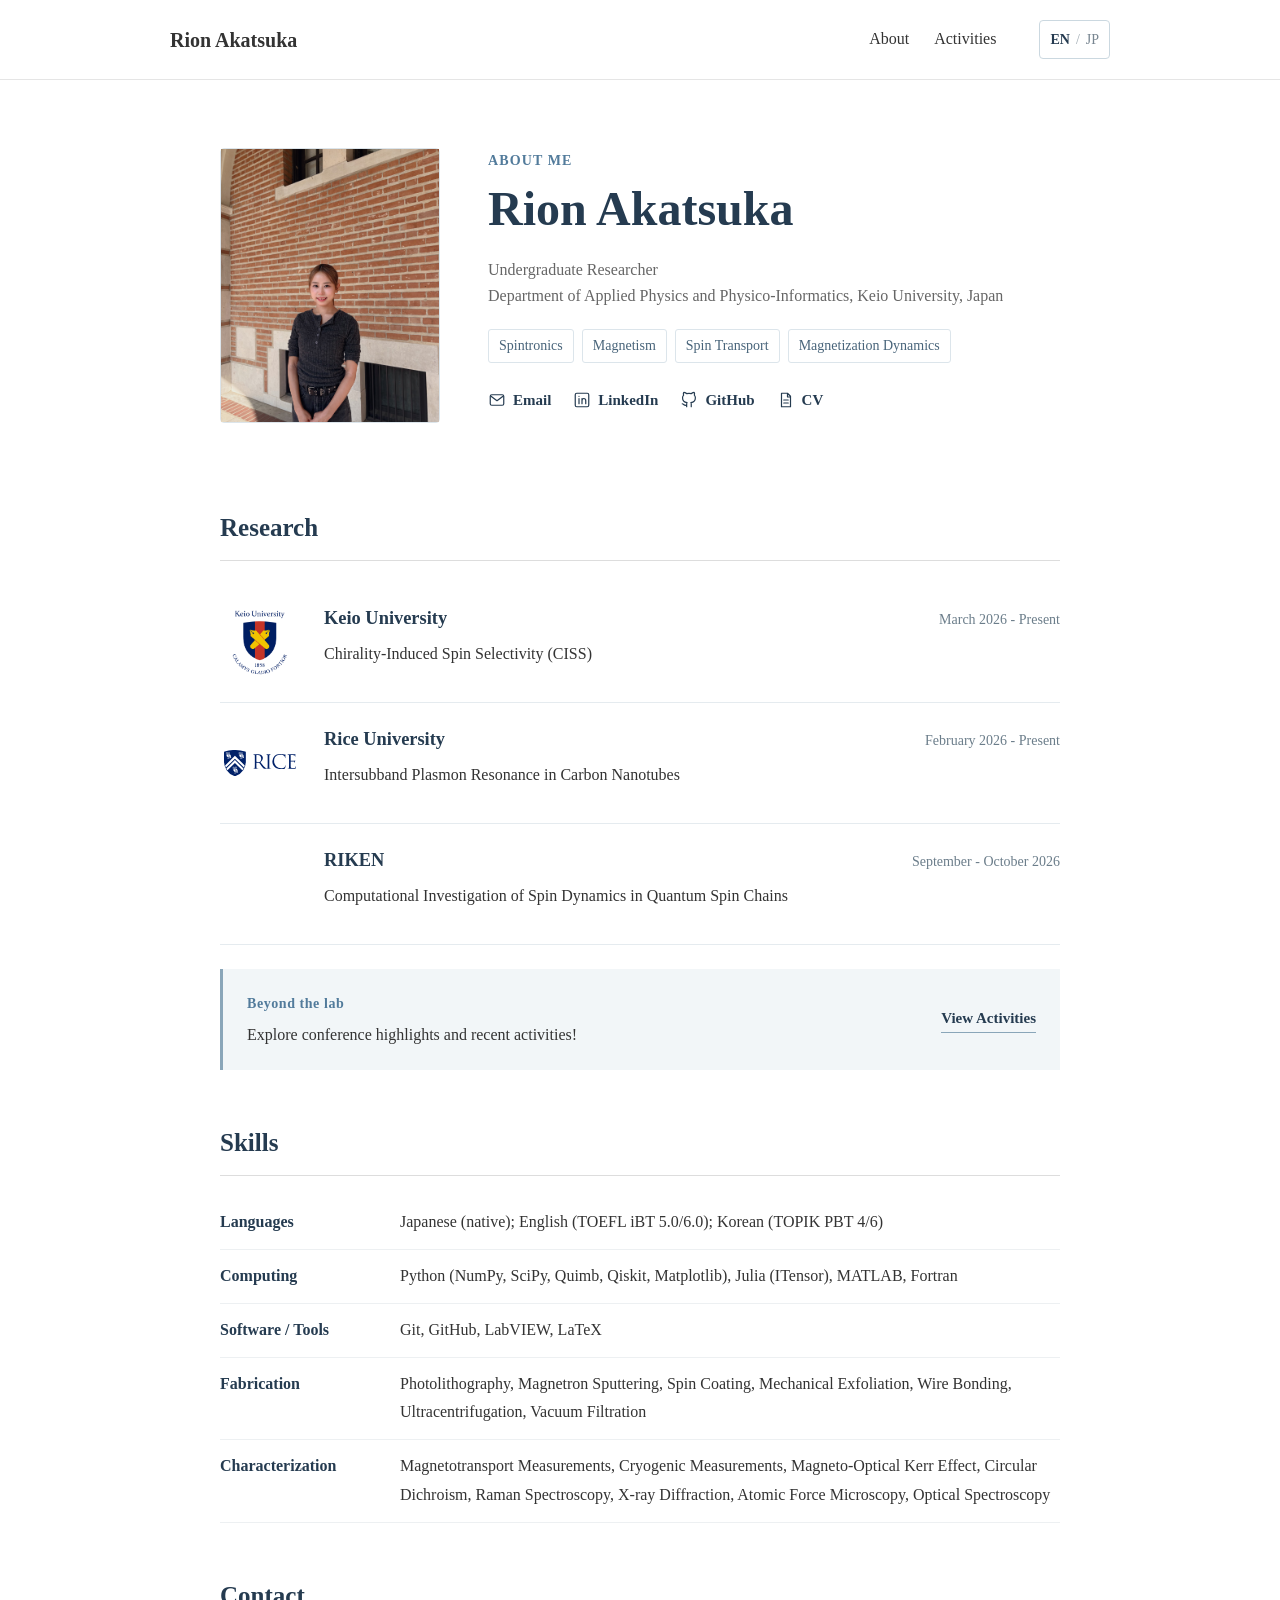
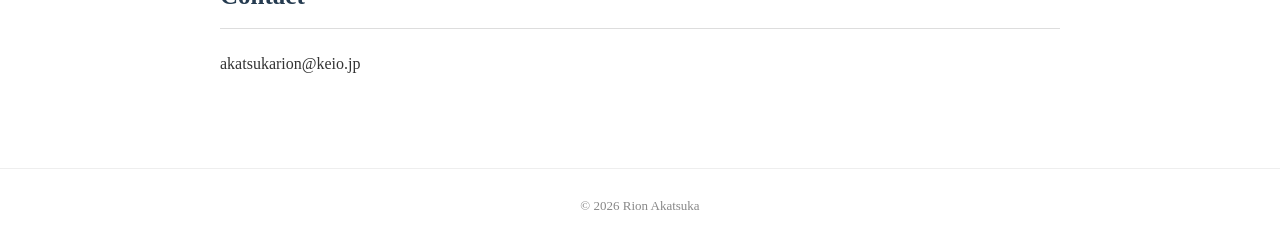
==== index.html @ 55a71810 "initial commit" ====
<!DOCTYPE html>
<html lang="en">
<head>
    <meta charset="UTF-8">
    <meta name="viewport" content="width=device-width, initial-scale=1.0">
    <title>Rion Akatsuka</title>
    <link rel="stylesheet" href="style.css">
</head>

<body>
    <header>
        <nav>
            <a class="site-name" href="#">Rion Akatsuka</a>
            <div class="nav-links">
                <a href="#about" data-en="About" data-ja="プロフィール">About</a>
                <a href="updates.html" data-en="Activities" data-ja="活動記録">Activities</a>
                <div class="language-switch" aria-label="Language">
                    <button type="button" data-language="en" aria-pressed="true">EN</button><span aria-hidden="true">/</span><button type="button" data-language="ja" aria-pressed="false">JP</button>
                </div>
            </div>
        </nav>
    </header>

    <main>
        <section id="about">
            <div class="profile">
                <div class="profile-photo"><img src="images/profile.jpg" alt="Rion Akatsuka"></div>
                <div class="profile-text">
                    <p class="eyebrow" data-en="About Me" data-ja="プロフィール">About Me</p>
                    <h1 data-en="Rion Akatsuka" data-ja="赤塚 莉音">Rion Akatsuka</h1>
                    <p class="affiliation"><span data-en="Undergraduate Researcher" data-ja="学部研究生">Undergraduate Researcher</span><br><span data-en="Department of Applied Physics and Physico-Informatics, Keio University, Japan" data-ja="物理情報工学科, 慶應義塾大学">Department of Applied Physics and Physico-Informatics, Keio University, Japan</span></p>
                    <div class="interests" aria-label="Research interests">
                        <span data-en="Spintronics" data-ja="スピントロニクス">Spintronics</span><span data-en="Magnetism" data-ja="磁性">Magnetism</span><span data-en="Spin Transport" data-ja="スピン輸送">Spin Transport</span><span data-en="Magnetization Dynamics" data-ja="磁化ダイナミクス">Magnetization Dynamics</span>
                    </div>
                    <!-- Replace the placeholder URLs with your own links. -->
                    <div class="profile-links" aria-label="Profile links">
                        <a href="mailto:akatsukarion@keio.jp"><svg viewBox="0 0 24 24" aria-hidden="true"><rect x="3" y="5" width="18" height="14" rx="2"/><path d="m4 7 8 6 8-6"/></svg>Email</a>
                        <a href="https://www.linkedin.com/in/rion-akatsuka-a8742035b/"><svg viewBox="0 0 24 24" aria-hidden="true"><rect x="3" y="3" width="18" height="18" rx="2"/><path d="M8 10v7m0-10v.1M12 17v-7m0 3c0-4 5-4 5 0v4"/></svg>LinkedIn</a>
                        <a href="https://github.com/yeonri0"><svg viewBox="0 0 24 24" aria-hidden="true"><path d="M9 19c-4 1-4-2-6-2m12 4v-3.5c0-1 .1-1.5-.5-2 3-.3 6-1.5 6-6.5a5 5 0 0 0-1.4-3.5 4.6 4.6 0 0 0-.1-3.5S18 1.7 15 3.5a12 12 0 0 0-6 0C6 1.7 4.9 2 4.9 2a4.6 4.6 0 0 0-.1 3.5A5 5 0 0 0 3.4 9c0 5 3 6.2 6 6.5-.5.5-.5 1.1-.5 2V21"/></svg>GitHub</a>
                        <a href="files/cv.pdf"><svg viewBox="0 0 24 24" aria-hidden="true"><path d="M6 3h8l4 4v14H6zM14 3v5h4M9 12h6M9 16h6"/></svg>CV</a>
                    </div>
                </div>
            </div>
        </section>

        <section id="research">
            <h2 data-en="Research" data-ja="研究">Research</h2>
            <div class="research-list">
                <article class="research-item">
                    <div class="research-logo"><img src="images/keio2.png" alt="Keio University"></div>
                    <div class="research-details">
                    <div class="research-heading"><h3 data-en="Keio University" data-ja="慶應義塾大学">Keio University</h3><span class="research-period" data-en="March 2026 - Present" data-ja="2026年3月 - 現在">March 2026 - Present</span></div>
                    <p data-en="Chirality-Induced Spin Selectivity (CISS)" data-ja="キラリティ誘起スピン選択性（CISS）">Chirality-Induced Spin Selectivity (CISS)</p>
                    </div>
                </article>
                <article class="research-item">
                    <div class="research-logo"><img src="images/rice.svg" alt="Rice University"></div>
                    <div class="research-details">
                    <div class="research-heading"><h3 data-en="Rice University" data-ja="ライス大学">Rice University</h3><span class="research-period" data-en="February 2026 - Present" data-ja="2026年2月 - 現在">February 2026 - Present</span></div>
                    <p data-en="Intersubband Plasmon Resonance in Carbon Nanotubes" data-ja="カーボンナノチューブにおけるサブバンド間プラズモン共鳴">Intersubband Plasmon Resonance in Carbon Nanotubes</p>
                    </div>
                </article>
                <article class="research-item">
                    <!-- 理研のロゴ使うには申請が必要らしい。 -->
                    <div class="research-logo" aria-hidden="true"><span></span></div>
                    <div class="research-details">
                    <div class="research-heading"><h3>RIKEN</h3><span class="research-period" data-en="September - October 2026" data-ja="2026年9月 - 10月">September - October 2026</span></div>
                    <p data-en="Computational Investigation of Spin Dynamics in Quantum Spin Chains" data-ja="量子スピン鎖におけるスピンダイナミクスの計算研究">Computational Investigation of Spin Dynamics in Quantum Spin Chains</p>
                    </div>
                </article>
            </div>
            <div class="research-activities">
                <div><span class="research-activities-label" data-en="Beyond the lab" data-ja="研究活動の記録">Beyond the lab</span><p data-en="Explore conference highlights and recent activities!" data-ja="学会や最近の活動を紹介しています!">Explore conference highlights and recent activities!</p></div>
                <a href="updates.html" data-en="View Activities" data-ja="活動記録を見る">View Activities</a>
            </div>
        </section>

        <section id="skills">
            <h2 data-en="Skills" data-ja="スキル">Skills</h2>
            <dl class="skills-list">
                <div><dt data-en="Languages" data-ja="言語">Languages</dt><dd data-en="Japanese (native); English (TOEFL iBT 5.0/6.0); Korean (TOPIK PBT 4/6)" data-ja="日本語（母語）、英語（English (TOEFL iBT 5.0/6.0)、韓国語（TOPIK PBT 4/6）">Japanese (native); English (TOEFL iBT 5.0/6.0); Korean (TOPIK PBT 4/6)</dd></div>
                <div><dt data-en="Computing" data-ja="プログラミング">Computing</dt><dd>Python (NumPy, SciPy, Quimb, Qiskit, Matplotlib), Julia (ITensor), MATLAB, Fortran</dd></div>
                <div><dt data-en="Software / Tools" data-ja="ソフトウェア・ツール">Software / Tools</dt><dd>Git, GitHub, LabVIEW, LaTeX</dd></div>
                <div><dt data-en="Fabrication" data-ja="試料作製">Fabrication</dt><dd data-en="Photolithography, Magnetron Sputtering, Spin Coating, Mechanical Exfoliation, Wire Bonding, Ultracentrifugation, Vacuum Filtration" data-ja="フォトリソグラフィー、マグネトロンスパッタリング、スピンコート、機械的剥離、ワイヤーボンディング、超遠心分離、真空ろ過">Photolithography, Magnetron Sputtering, Spin Coating, Mechanical Exfoliation, Wire Bonding, Ultracentrifugation, Vacuum Filtration</dd></div>
                <div><dt data-en="Characterization" data-ja="評価・測定">Characterization</dt><dd data-en="Magnetotransport Measurements, Cryogenic Measurements, Magneto-Optical Kerr Effect, Circular Dichroism, Raman Spectroscopy, X-ray Diffraction, Atomic Force Microscopy, Optical Spectroscopy" data-ja="磁気輸送測定、低温測定、磁気光学カー効果、円二色性、ラマン分光、X線回折、原子間力顕微鏡、光学分光">Magnetotransport Measurements, Cryogenic Measurements, Magneto-Optical Kerr Effect, Circular Dichroism, Raman Spectroscopy, X-ray Diffraction, Atomic Force Microscopy, Optical Spectroscopy</dd></div>
            </dl>
        </section>

        <section id="contact">
            <h2 data-en="Contact" data-ja="連絡先">Contact</h2>
            <p data-en="akatsukarion@keio.jp" data-ja="akatsukarion@keio.jp">akatsukarion@keio.jp</p>
        </section>
    </main>

    <footer>
        &copy; 2026 Rion Akatsuka
    </footer>
    <script>
        const languageButtons = document.querySelectorAll('[data-language]');
        function setLanguage(language) {
            document.documentElement.lang = language;
            document.querySelectorAll('[data-en][data-ja]').forEach(element => {
                element.textContent = element.dataset[language];
            });
            languageButtons.forEach(button => {
                button.setAttribute('aria-pressed', String(button.dataset.language === language));
            });
        }
        languageButtons.forEach(button => button.addEventListener('click', () => setLanguage(button.dataset.language)));
    </script>
</body>
</html>
---- style.css ----
/* Global settings */
* {
    box-sizing: border-box;
}

html {
    scroll-behavior: smooth;
}

body {
    margin: 0;
    font-family: Georgia, "Times New Roman", "Hiragino Mincho ProN", "Yu Mincho", serif;
    color: #333333;
    background-color: #ffffff;
    line-height: 1.8;
}

/* Navigation */
header {
    border-bottom: 1px solid #e5e5e5;
    background-color: #ffffff;
}

nav {
    max-width: 1000px;
    margin: 0 auto;
    padding: 20px 30px;
    display: flex;
    justify-content: space-between;
    align-items: center;
}

nav a {
    color: #333333;
    text-decoration: none;
}

.site-name {
    font-size: 20px;
    font-weight: bold;
}

.nav-links {
    display: flex;
    align-items: center;
    gap: 25px;
}

a:hover {
    color: #527b9b;
}

/* Main content */
main {
    max-width: 900px;
    margin: 0 auto;
    padding: 40px 30px;
}

section {
    margin-bottom: 50px;
}

h1 {
    font-size: 36px;
    margin-bottom: 10px;
}

h2 {
    font-size: 25px;
    color: #253b50;
    border-bottom: 1px solid #dddddd;
    padding-bottom: 10px;
}

h3 {
    font-size: 18px;
    margin-bottom: 0;
}

.affiliation {
    color: #666666;
}

/* Footer */
footer {
    text-align: center;
    padding: 25px;
    border-top: 1px solid #eeeeee;
    color: #888888;
    font-size: 13px;
}

/* Mobile layout */
@media (max-width: 600px) {
    nav {
        flex-direction: column;
        gap: 15px;
    }

    .nav-links {
        flex-wrap: wrap;
        justify-content: center;
        gap: 15px;
    }

    main {
        padding: 20px;
    }
}

/* Profile */
.profile {
    display: grid;
    grid-template-columns: 220px minmax(0, 1fr);
    align-items: start;
    gap: 48px;
    padding: 28px 0 32px;
}
.profile-photo {
    width: 100%;
    aspect-ratio: 4 / 5;
    display: flex;
    flex-direction: column;
    align-items: center;
    justify-content: center;
    gap: 14px;
    color: #708697;
    background: #edf2f5;
    border: 1px solid #dce5eb;
    border-radius: 4px;
    font-size: 14px;
}
.profile-photo svg { width: 76px; fill: none; stroke: currentColor; stroke-width: 1.5; }
.profile-photo img { width: 100%; height: 100%; object-fit: cover; }
.eyebrow { margin: 0 0 8px; color: #527b9b; font-size: 14px; font-weight: 700; letter-spacing: .08em; text-transform: uppercase; }
.profile h1 { margin: 0 0 20px; color: #253b50; font-family: Georgia, 'Times New Roman', serif; font-size: clamp(2.2rem, 5vw, 3rem); line-height: 1.15; }
.name-ja { margin: 6px 0 20px; color: #697681; }
.profile .affiliation { margin: 0 0 20px; line-height: 1.65; }
.profile-intro { margin: 0 0 18px; }
.interests { display: flex; flex-wrap: wrap; gap: 8px; }
.interests span { padding: 3px 10px; border: 1px solid #dce5eb; border-radius: 3px; color: #48647a; font-size: 14px; }
.profile-links { display: flex; flex-wrap: wrap; gap: 12px 22px; margin-top: 24px; }
.profile-links a { display: inline-flex; align-items: center; gap: 7px; color: #253b50; font-size: 15px; font-weight: 600; text-decoration: none; }
.profile-links a:hover { color: #527b9b; text-decoration: underline; }
.profile-links a:focus-visible { outline: 2px solid #527b9b; outline-offset: 4px; }
.profile-links svg { width: 18px; height: 18px; fill: none; stroke: currentColor; stroke-width: 1.6; stroke-linecap: round; stroke-linejoin: round; }
@media (max-width: 600px) {
    .profile { grid-template-columns: 1fr; gap: 24px; padding: 12px 0 16px; }
    .profile-photo { width: min(180px, 55%); }
}

/* Language selection */
.language-switch { display: inline-flex; align-items: center; gap: 6px; margin-left: 18px; padding: 2px 10px; border: 1px solid #cbd8e0; border-radius: 4px; color: #a0abb3; font-size: 14px; }
.language-switch button { padding: 4px 0; border: 0; background: none; color: #778590; font: inherit; cursor: pointer; }
.language-switch button[aria-pressed="true"] { color: #253b50; font-weight: bold; }
.language-switch button:hover { color: #527b9b; }
.language-switch button:focus-visible { outline: 2px solid #527b9b; outline-offset: 3px; }
@media (max-width: 600px) {
    nav { position: relative; align-items: flex-start; padding-top: 20px; }
    .nav-links { justify-content: flex-start; padding-right: 0; }
    .language-switch { position: absolute; top: 18px; right: 30px; margin-left: 0; }
}

/* Updates */
.nav-links a[aria-current="page"] { color: #253b50; border-bottom: 1px solid #527b9b; }
.updates-page h1 { margin: 0; color: #253b50; font-size: clamp(2.2rem, 5vw, 3rem); line-height: 1.2; }
.updates-intro { margin: 14px 0 32px; color: #666; }
.updates-list { display: grid; gap: 20px; }
.updates-empty { padding: 30px 0; color: #697681; }
.update-post { padding: 28px 30px; border: 1px solid #dce5eb; border-radius: 5px; background: #fff; }
.update-post time, .update-date { color: #697681; font-size: 14px; letter-spacing: .03em; }
.update-post h2 { margin: 8px 0 12px; padding: 0; border: 0; font-size: 1.4rem; }
.update-post p { margin: 0; white-space: pre-line; }
.update-post img { display: block; max-width: 100%; max-height: 500px; margin-top: 20px; border-radius: 4px; object-fit: cover; }

/* Skills */
.skills-list { margin: 0; }
.skills-list > div { display: grid; grid-template-columns: 160px minmax(0, 1fr); gap: 20px; padding: 12px 0; border-bottom: 1px solid #edf0f2; }
.skills-list dt { color: #253b50; font-weight: bold; }
.skills-list dd { margin: 0; }
@media (max-width: 600px) {
    .skills-list > div { grid-template-columns: 1fr; gap: 2px; }
}

/* Research */
.research-item { padding: 20px 0; border-bottom: 1px solid #e5ebef; }
.research-heading { display: flex; align-items: baseline; justify-content: space-between; flex-wrap: wrap; gap: 4px 20px; }
.research-heading h3 { margin: 0; color: #253b50; font-size: 1.15rem; }
.research-period { color: #6b7d8a; font-size: 14px; }
.research-item p { margin: 5px 0 0; }
.research-activities { display: flex; align-items: center; justify-content: space-between; flex-wrap: wrap; gap: 16px 24px; margin-top: 24px; padding: 20px 24px; background: #f2f6f8; border-left: 3px solid #8aa6b9; }
.research-activities-label { color: #527b9b; font-size: 14px; font-weight: bold; letter-spacing: .04em; }
.research-activities p { margin: 3px 0 0; }
.research-activities a { color: #253b50; font-size: 15px; font-weight: bold; text-decoration: none; border-bottom: 1px solid #8aa6b9; }
.research-activities a:hover { color: #527b9b; }
.research-activities a:focus-visible { outline: 2px solid #527b9b; outline-offset: 4px; }
@media (max-width: 600px) { .research-heading { align-items: flex-start; flex-direction: column; gap: 0; } }

.research-item .research-meta { margin-top: 6px; color: #6b7d8a; font-size: 14px; }

@media (max-width: 600px) { .update-post { padding: 22px 20px; } }

/* Institution logo placeholders */
.research-item { display: grid; grid-template-columns: 80px minmax(0, 1fr); align-items: start; gap: 24px; }
.research-logo { width: 80px; height: 80px; display: flex; align-items: center; justify-content: center; color: #8294a0; font-size: 14px; }
.research-logo img { display: block; width: 100%; height: 100%; object-fit: contain; padding: 4px; }
@media (max-width: 600px) { .research-item { grid-template-columns: 60px minmax(0, 1fr); gap: 16px; } .research-logo { width: 60px; height: 60px; } }

/* Activity post details */
.update-post .activity-topic { margin: 0 0 16px; color: #527b9b; font-weight: bold; }
.update-post .activity-links { display: flex; flex-wrap: wrap; gap: 12px 24px; margin-top: 20px; }
.activity-links a { color: #253b50; text-decoration-color: #a8bdca; text-underline-offset: 4px; }
.activity-links a:hover { color: #527b9b; }

/* Landscape photos for activity posts */
.update-post .activity-photo, .activity-photo-placeholder { display: block; width: 100%; aspect-ratio: 16 / 9; max-height: none; margin-top: 24px; border-radius: 4px; }
.update-post .activity-photo { object-fit: cover; }
.activity-photo-placeholder { display: flex; align-items: center; justify-content: center; background: #edf2f5; color: #708697; font-size: 14px; }

/* Side-by-side activity photo and text */
.activity-content { display: grid; grid-template-columns: minmax(0, 240px) minmax(0, 1fr); gap: 24px; align-items: start; }
.activity-media .activity-photo, .activity-media .activity-photo-placeholder { margin-top: 0; }
@media (max-width: 600px) { .activity-content { grid-template-columns: 1fr; gap: 18px; } .activity-media { max-width: 360px; width: 100%; } }

/* Two activity photos */
.activity-media { display: grid; gap: 10px; }
@media (max-width: 600px) { .activity-media { grid-template-columns: repeat(2, minmax(0, 1fr)); max-width: none; } }

/* Preserve the original proportions of activity photos. */
.update-post .activity-photo { height: auto; aspect-ratio: auto; }

/* Activity categories */
.activity-meta { display: flex; align-items: center; justify-content: space-between; flex-wrap: wrap; gap: 8px 16px; }
.activity-category { padding: 2px 10px; border: 1px solid currentColor; border-radius: 3px; color: #657582; font-size: 13px; line-height: 1.6; }
.activity-rice { border-left: 4px solid #00205b; }
.activity-rice .activity-category { color: #00205b; }
.activity-keio { border-left: 4px solid #a35462; }
.activity-keio .activity-category { color: #a35462; }
.activity-riken { border-left: 4px solid #588473; }
.activity-riken .activity-category { color: #588473; }
.activity-personal .activity-category { color: #667781; }

/* Activity timeline */
.updates-list { position: relative; padding-left: 36px; }
.updates-list::before { content: ""; position: absolute; left: 7px; top: 32px; bottom: 32px; width: 2px; background: #d8e2e8; }
.update-post { position: relative; }
.update-post::before { content: ""; position: absolute; top: 32px; left: -36px; width: 12px; height: 12px; border: 3px solid #fff; border-radius: 50%; background: #8799a5; box-shadow: 0 0 0 1px #b8c9d3; }
.update-post.activity-rice::before { background: #00205b; }
.update-post.activity-keio::before { background: #a35462; }
.update-post.activity-riken::before { background: #588473; }
.update-post .update-date { color: #253b50; font-size: 1rem; font-weight: bold; letter-spacing: .02em; }
@media (max-width: 600px) {
    .updates-list { padding-left: 25px; }
    .updates-list::before { left: 6px; top: 26px; bottom: 26px; }
    .update-post::before { top: 26px; left: -26px; width: 12px; height: 12px; }
}

/* Align markers with the timeline across different card borders. */
.updates-list::before { left: 8px; }
.update-post::before { left: -34px; }
.update-post.activity-rice::before, .update-post.activity-keio::before, .update-post.activity-riken::before { left: -37px; }
@media (max-width: 600px) {
    .updates-list::before { left: 7px; }
    .update-post::before { left: -24px; }
    .update-post.activity-rice::before, .update-post.activity-keio::before, .update-post.activity-riken::before { left: -27px; }
}

/* Stronger timeline with a shared center for every marker. */
.updates-list { padding-left: 48px; }
.updates-list::before { left: 10px; top: 20px; bottom: 20px; width: 4px; border-radius: 2px; background: #8ca5b5; }
.update-post::before { left: -37px; top: 29px; width: 18px; height: 18px; transform: translateX(-50%); border: 3px solid #fff; box-shadow: 0 0 0 2px #8ca5b5; }
.update-post.activity-rice::before, .update-post.activity-keio::before, .update-post.activity-riken::before { left: -40px; }
.update-post .update-date { font-size: 1.08rem; color: #253b50; }
@media (max-width: 600px) {
    .updates-list { padding-left: 34px; }
    .updates-list::before { left: 7px; top: 20px; bottom: 20px; }
    .update-post::before { left: -26px; top: 24px; }
    .update-post.activity-rice::before, .update-post.activity-keio::before, .update-post.activity-riken::before { left: -29px; }
}

/* Refine the timeline line and markers. */
.updates-list::before { left: 11px; width: 2px; background: #46535c; }
.update-post::before { width: 12px; height: 12px; border: 2px solid #fff; box-shadow: 0 0 0 1px #46535c; }
@media (max-width: 600px) { .updates-list::before { left: 8px; } }

/* Year label above the activity timeline. */
.timeline-year { color: #253b50; font-size: 1.05rem; font-weight: bold; letter-spacing: .04em; margin: 0 0 10px; }
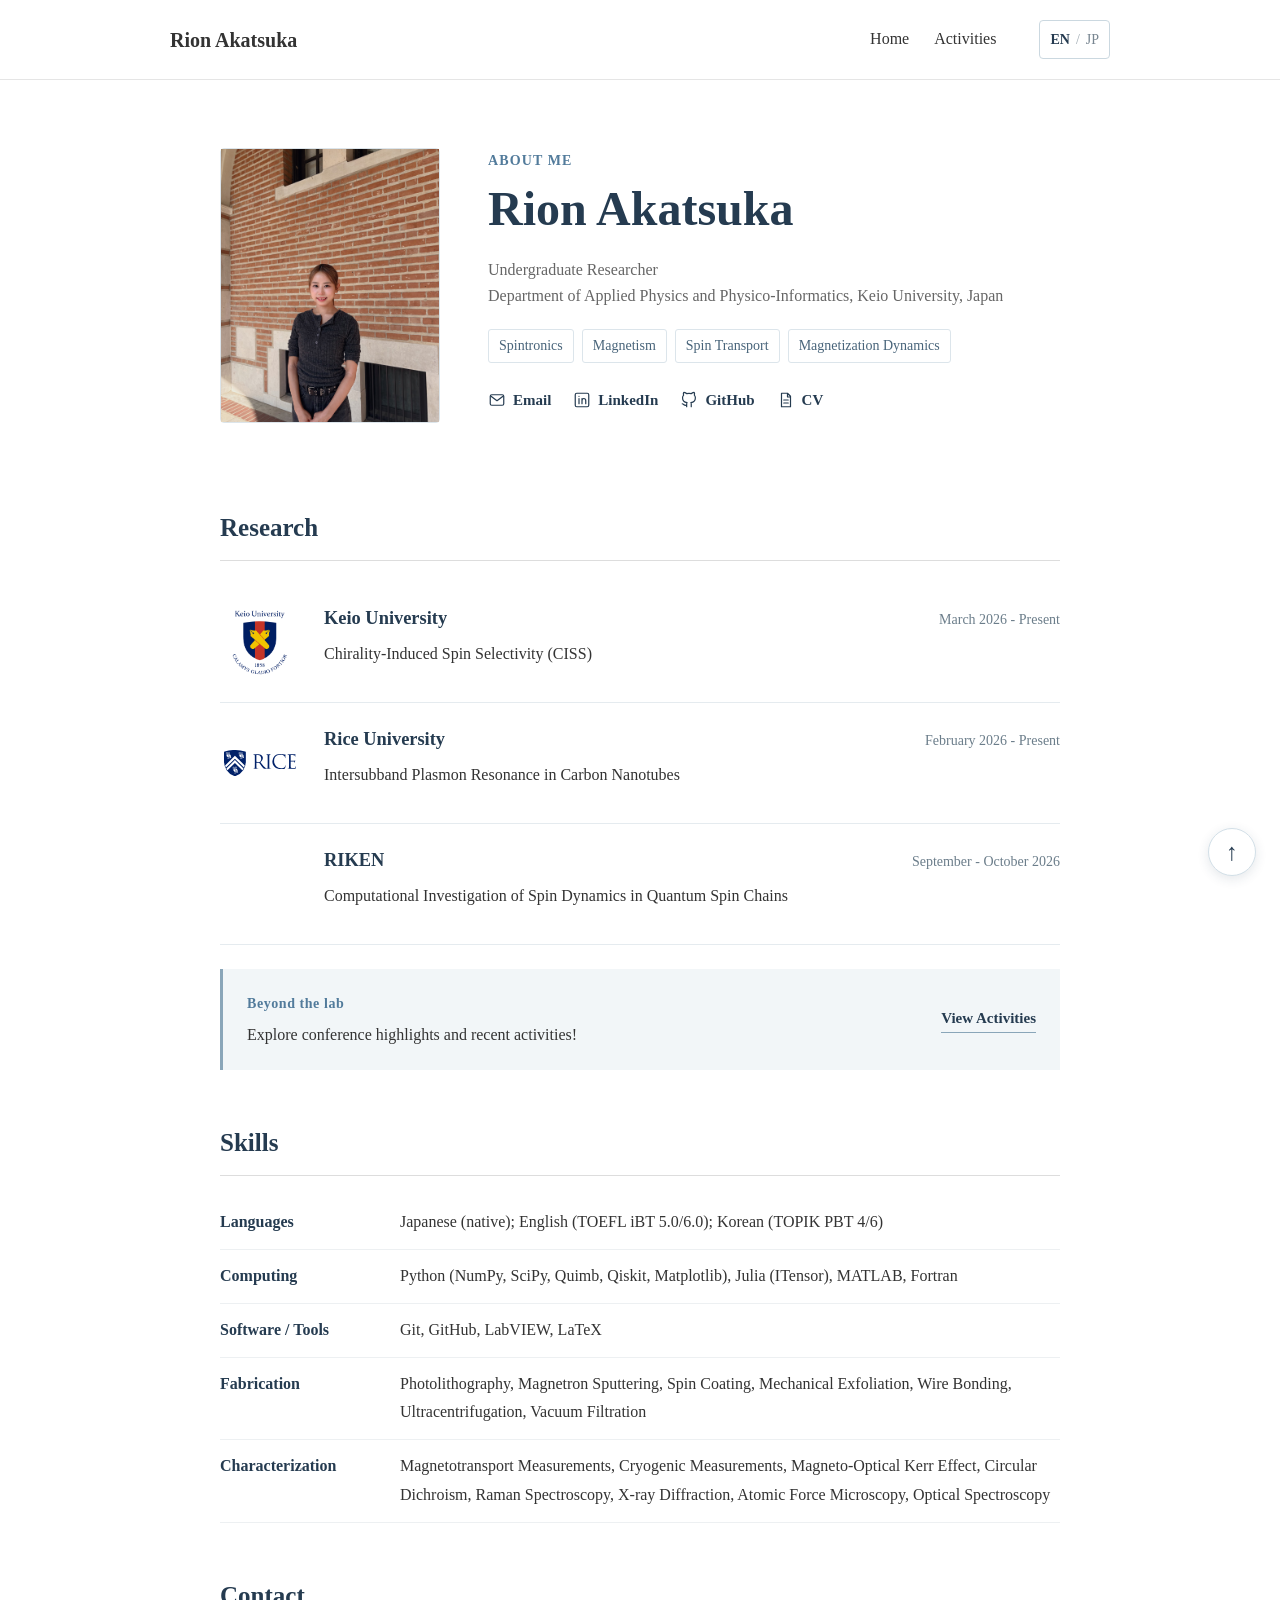
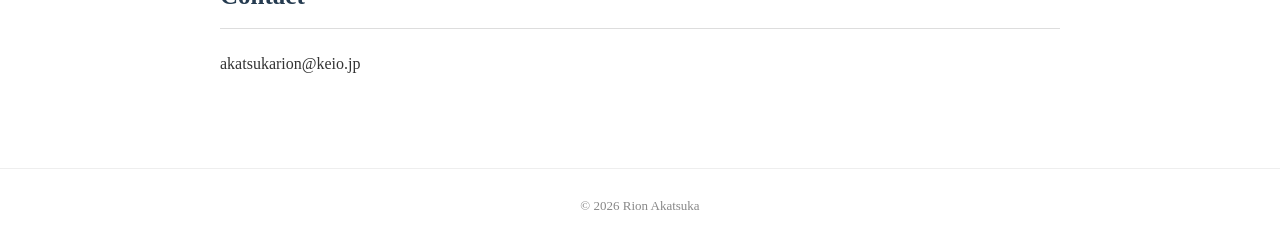
==== commit e3d98fd5: "update Nov 25" ====
--- a/index.html
+++ b/index.html
@@ -8,12 +8,12 @@
     <link rel="stylesheet" href="style.css">
 </head>
 
-<body>
+<body id="top">
     <header>
         <nav>
             <a class="site-name" href="#">Rion Akatsuka</a>
             <div class="nav-links">
-                <a href="#about" data-en="About" data-ja="プロフィール">About</a>
+                <a href="#about" data-en="Home" data-ja="ホーム">Home</a>
                 <a href="updates.html" data-en="Activities" data-ja="活動記録">Activities</a>
                 <div class="language-switch" aria-label="Language">
                     <button type="button" data-language="en" aria-pressed="true">EN</button><span aria-hidden="true">/</span><button type="button" data-language="ja" aria-pressed="false">JP</button>
@@ -96,6 +96,7 @@
     <footer>
         &copy; 2026 Rion Akatsuka
     </footer>
+    <a class="back-to-top" href="#top"><span aria-hidden="true">↑</span><span class="visually-hidden" data-en="Back to top" data-ja="ページの先頭に戻る">Back to top</span></a>
     <script>
         const languageButtons = document.querySelectorAll('[data-language]');
         function setLanguage(language) {
@@ -107,7 +108,11 @@
                 button.setAttribute('aria-pressed', String(button.dataset.language === language));
             });
         }
-        languageButtons.forEach(button => button.addEventListener('click', () => setLanguage(button.dataset.language)));
+        try { setLanguage(sessionStorage.getItem('language') === 'ja' ? 'ja' : 'en'); } catch (_) {}
+        languageButtons.forEach(button => button.addEventListener('click', () => {
+            setLanguage(button.dataset.language);
+            try { sessionStorage.setItem('language', button.dataset.language); } catch (_) {}
+        }));
     </script>
 </body>
 </html>
--- a/style.css
+++ b/style.css
@@ -287,3 +287,20 @@
 
 /* Year label above the activity timeline. */
 .timeline-year { color: #253b50; font-size: 1.05rem; font-weight: bold; letter-spacing: .04em; margin: 0 0 10px; }
+
+/* RWTH Aachen summer school */
+.activity-aachen { border-left: 4px solid #8d6a43; }
+.activity-aachen .activity-category { color: #795631; }
+.update-post.activity-aachen::before { left: -40px; background: #8d6a43; }
+.timeline-year-pending { position: relative; margin: 10px 0 0; }
+@media (max-width: 600px) { .update-post.activity-aachen::before { left: -29px; } }
+
+.timeline-year-next { margin-top: 30px; }
+
+/* Back to top */
+.back-to-top { position: fixed; right: 24px; bottom: 24px; z-index: 10; display: flex; align-items: center; justify-content: center; width: 48px; height: 48px; border: 1px solid #d2dfe7; border-radius: 50%; background: #fff; box-shadow: 0 3px 12px rgba(37, 59, 80, .12); color: #253b50; font-size: 24px; line-height: 1; text-decoration: none; }
+.back-to-top:hover { background: #edf3f6; color: #527b9b; }
+.back-to-top:focus-visible { outline: 2px solid #527b9b; outline-offset: 3px; }
+.visually-hidden { position: absolute; width: 1px; height: 1px; padding: 0; margin: -1px; overflow: hidden; clip: rect(0, 0, 0, 0); white-space: nowrap; border: 0; }
+@media (max-width: 600px) { .back-to-top { right: 16px; bottom: 16px; } }
+@media (prefers-reduced-motion: reduce) { html { scroll-behavior: auto; } }
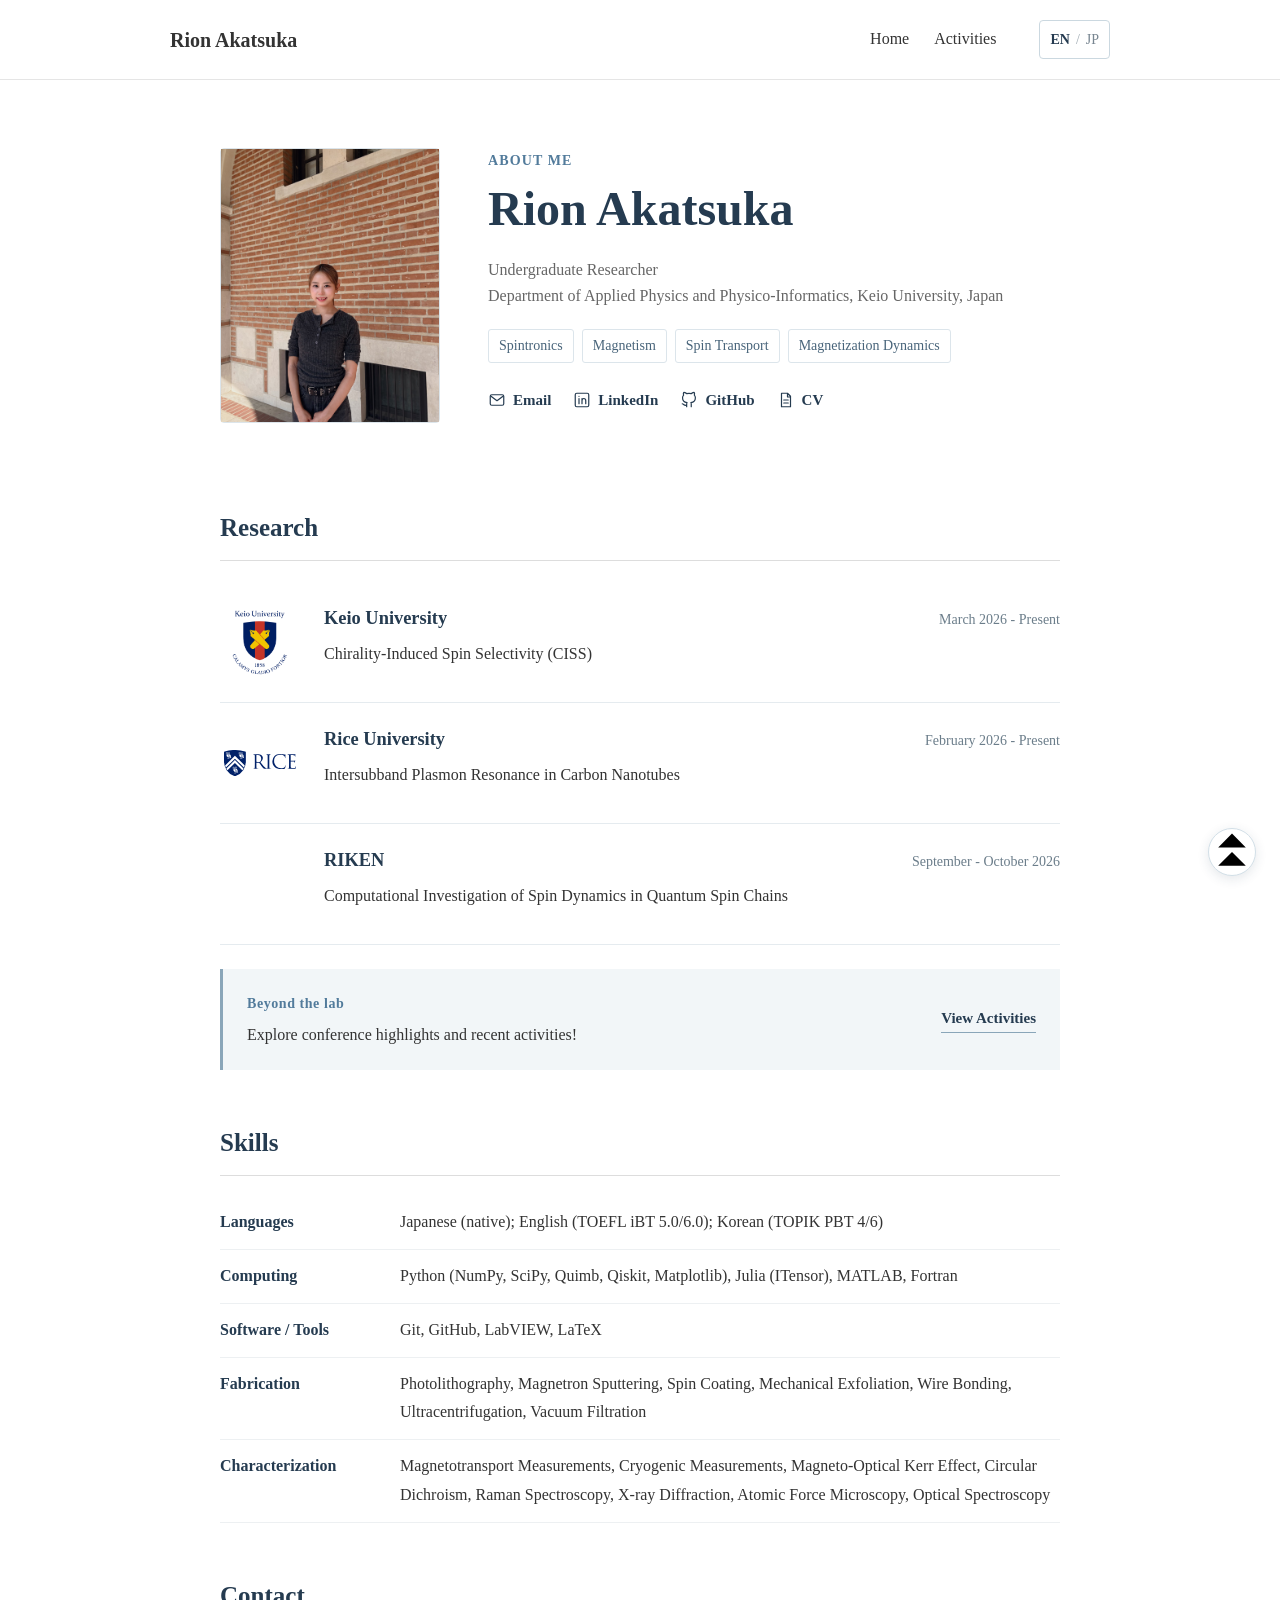
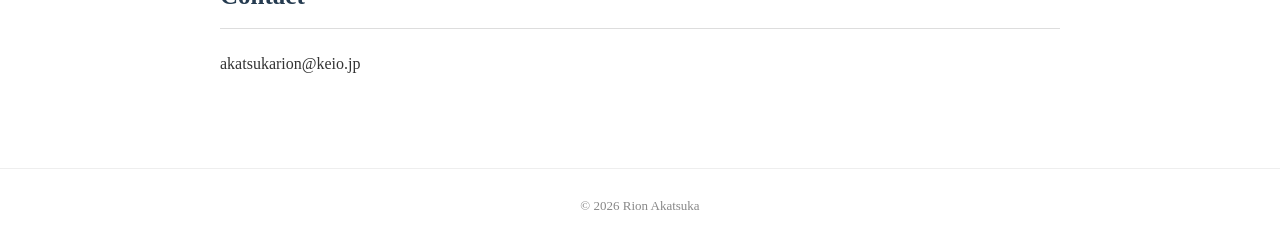
==== commit 33eff075: "update Nov 25" ====
--- a/index.html
+++ b/index.html
@@ -96,7 +96,7 @@
     <footer>
         &copy; 2026 Rion Akatsuka
     </footer>
-    <a class="back-to-top" href="#top"><span aria-hidden="true">↑</span><span class="visually-hidden" data-en="Back to top" data-ja="ページの先頭に戻る">Back to top</span></a>
+    <a class="back-to-top" href="#top"><svg class="back-to-top-icon" viewBox="0 0 20 20" aria-hidden="true" focusable="false"><path d="M10 2 4 8h12zM10 10 4 16h12z"/></svg><span class="visually-hidden" data-en="Back to top" data-ja="ページの先頭に戻る">Back to top</span></a>
     <script>
         const languageButtons = document.querySelectorAll('[data-language]');
         function setLanguage(language) {
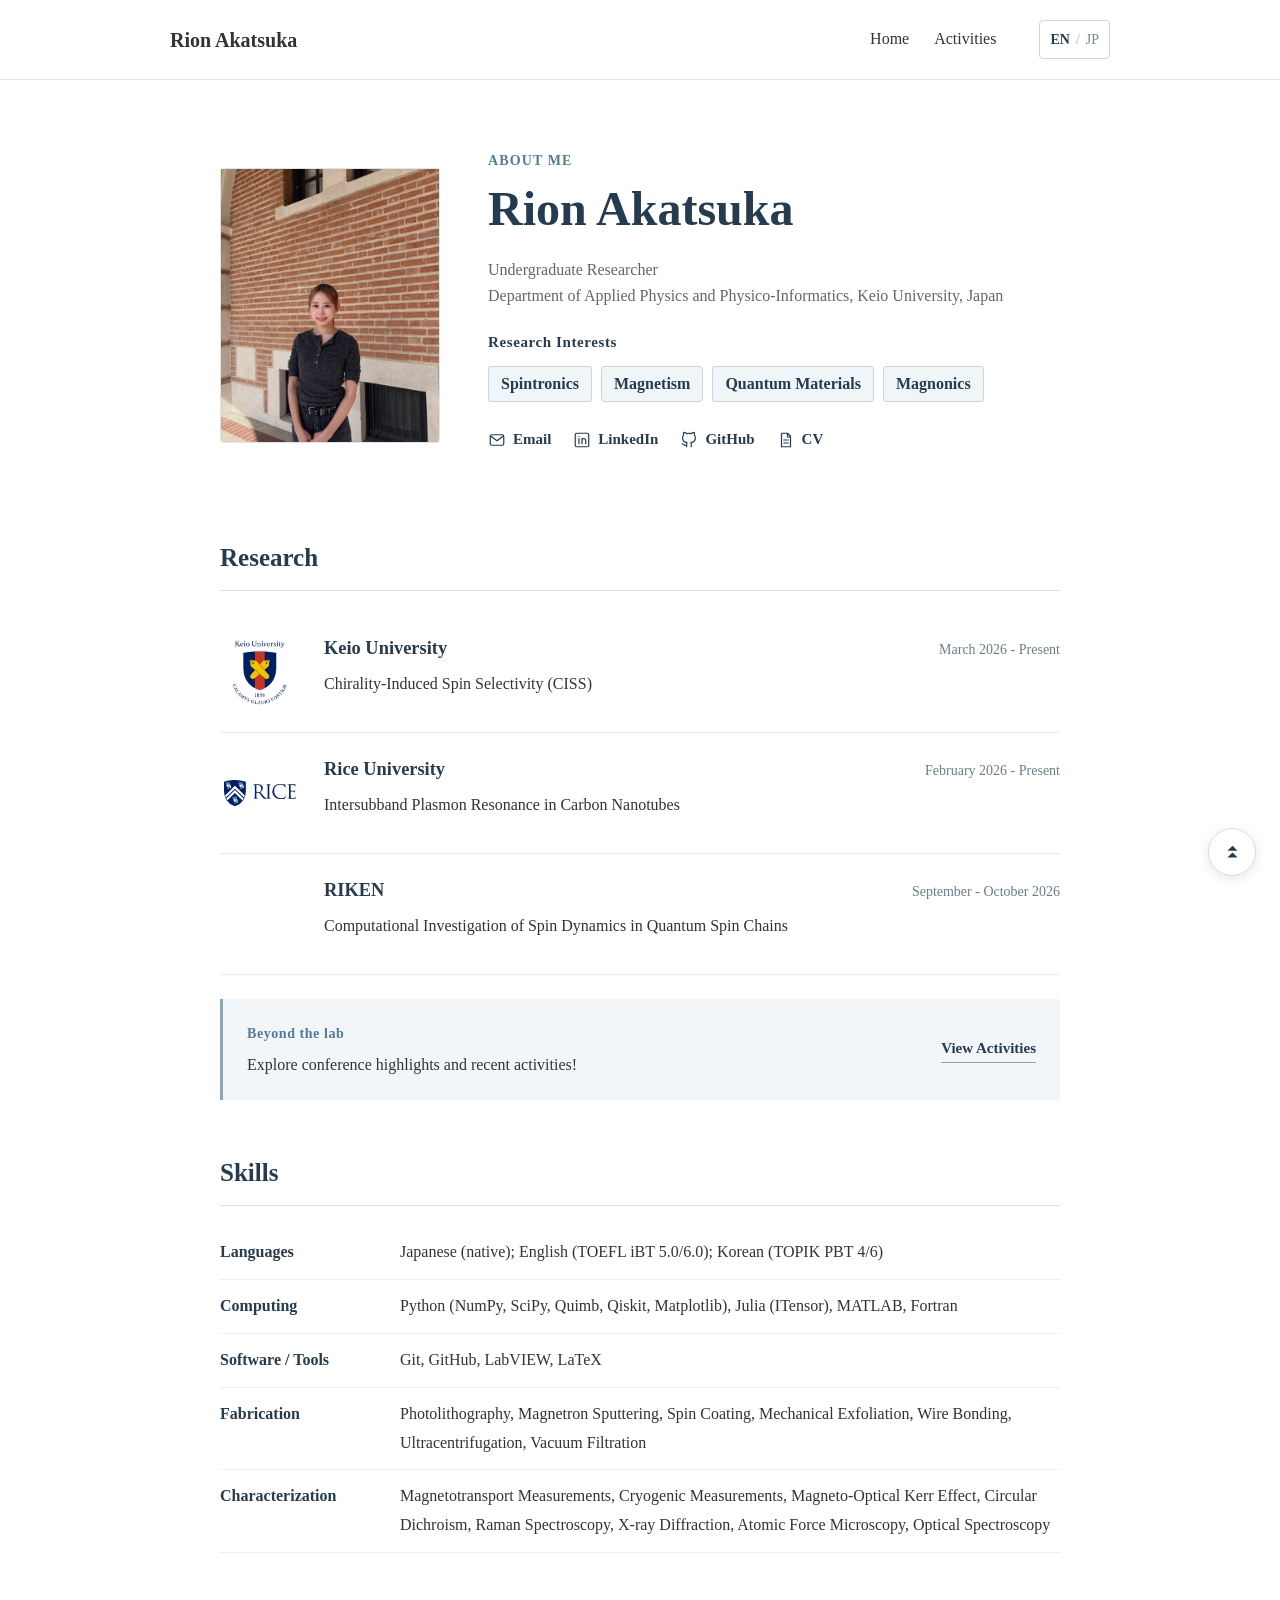
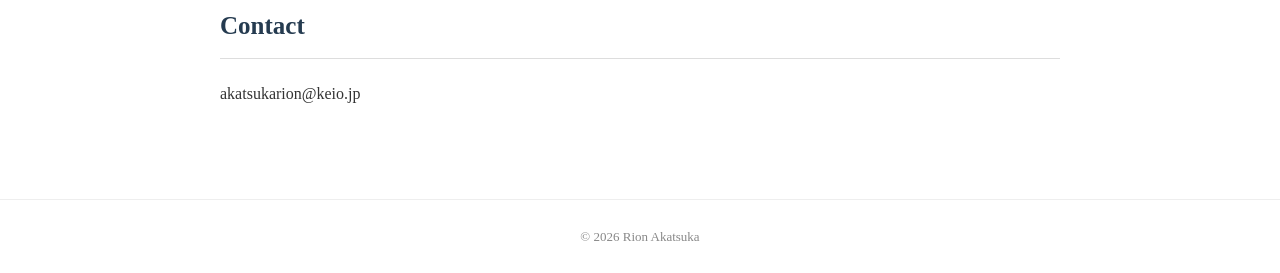
==== commit d9a82f00: "update Nov 25" ====
--- a/index.html
+++ b/index.html
@@ -30,8 +30,9 @@
                     <p class="eyebrow" data-en="About Me" data-ja="プロフィール">About Me</p>
                     <h1 data-en="Rion Akatsuka" data-ja="赤塚 莉音">Rion Akatsuka</h1>
                     <p class="affiliation"><span data-en="Undergraduate Researcher" data-ja="学部研究生">Undergraduate Researcher</span><br><span data-en="Department of Applied Physics and Physico-Informatics, Keio University, Japan" data-ja="物理情報工学科, 慶應義塾大学">Department of Applied Physics and Physico-Informatics, Keio University, Japan</span></p>
+                    <p class="interests-heading" data-en="Research Interests" data-ja="研究分野">Research Interests</p>
                     <div class="interests" aria-label="Research interests">
-                        <span data-en="Spintronics" data-ja="スピントロニクス">Spintronics</span><span data-en="Magnetism" data-ja="磁性">Magnetism</span><span data-en="Spin Transport" data-ja="スピン輸送">Spin Transport</span><span data-en="Magnetization Dynamics" data-ja="磁化ダイナミクス">Magnetization Dynamics</span>
+                        <span data-en="Spintronics" data-ja="スピントロニクス">Spintronics</span><span data-en="Magnetism" data-ja="磁性">Magnetism</span><span data-en="Quantum Materials" data-ja="量子物質">Quantum Materials</span><span data-en="Magnonics" data-ja="マグノニクス">Magnonics</span>
                     </div>
                     <!-- Replace the placeholder URLs with your own links. -->
                     <div class="profile-links" aria-label="Profile links">
--- a/style.css
+++ b/style.css
@@ -304,3 +304,13 @@
 .visually-hidden { position: absolute; width: 1px; height: 1px; padding: 0; margin: -1px; overflow: hidden; clip: rect(0, 0, 0, 0); white-space: nowrap; border: 0; }
 @media (max-width: 600px) { .back-to-top { right: 16px; bottom: 16px; } }
 @media (prefers-reduced-motion: reduce) { html { scroll-behavior: auto; } }
+
+.back-to-top-icon { width: 17px; height: 17px; fill: currentColor; }
+
+/* Research interests */
+.interests-heading { margin: 0 0 10px; color: #253b50; font-size: 15px; font-weight: bold; letter-spacing: .04em; }
+.interests { gap: 9px; }
+.interests span { padding: 5px 12px; border-color: #c5d6e0; background: #f0f5f8; color: #253b50; font-size: 1rem; font-weight: bold; line-height: 1.5; }
+
+/* Position the profile photo slightly lower on wider screens. */
+@media (min-width: 601px) { .profile-photo { margin-top: 20px; } }
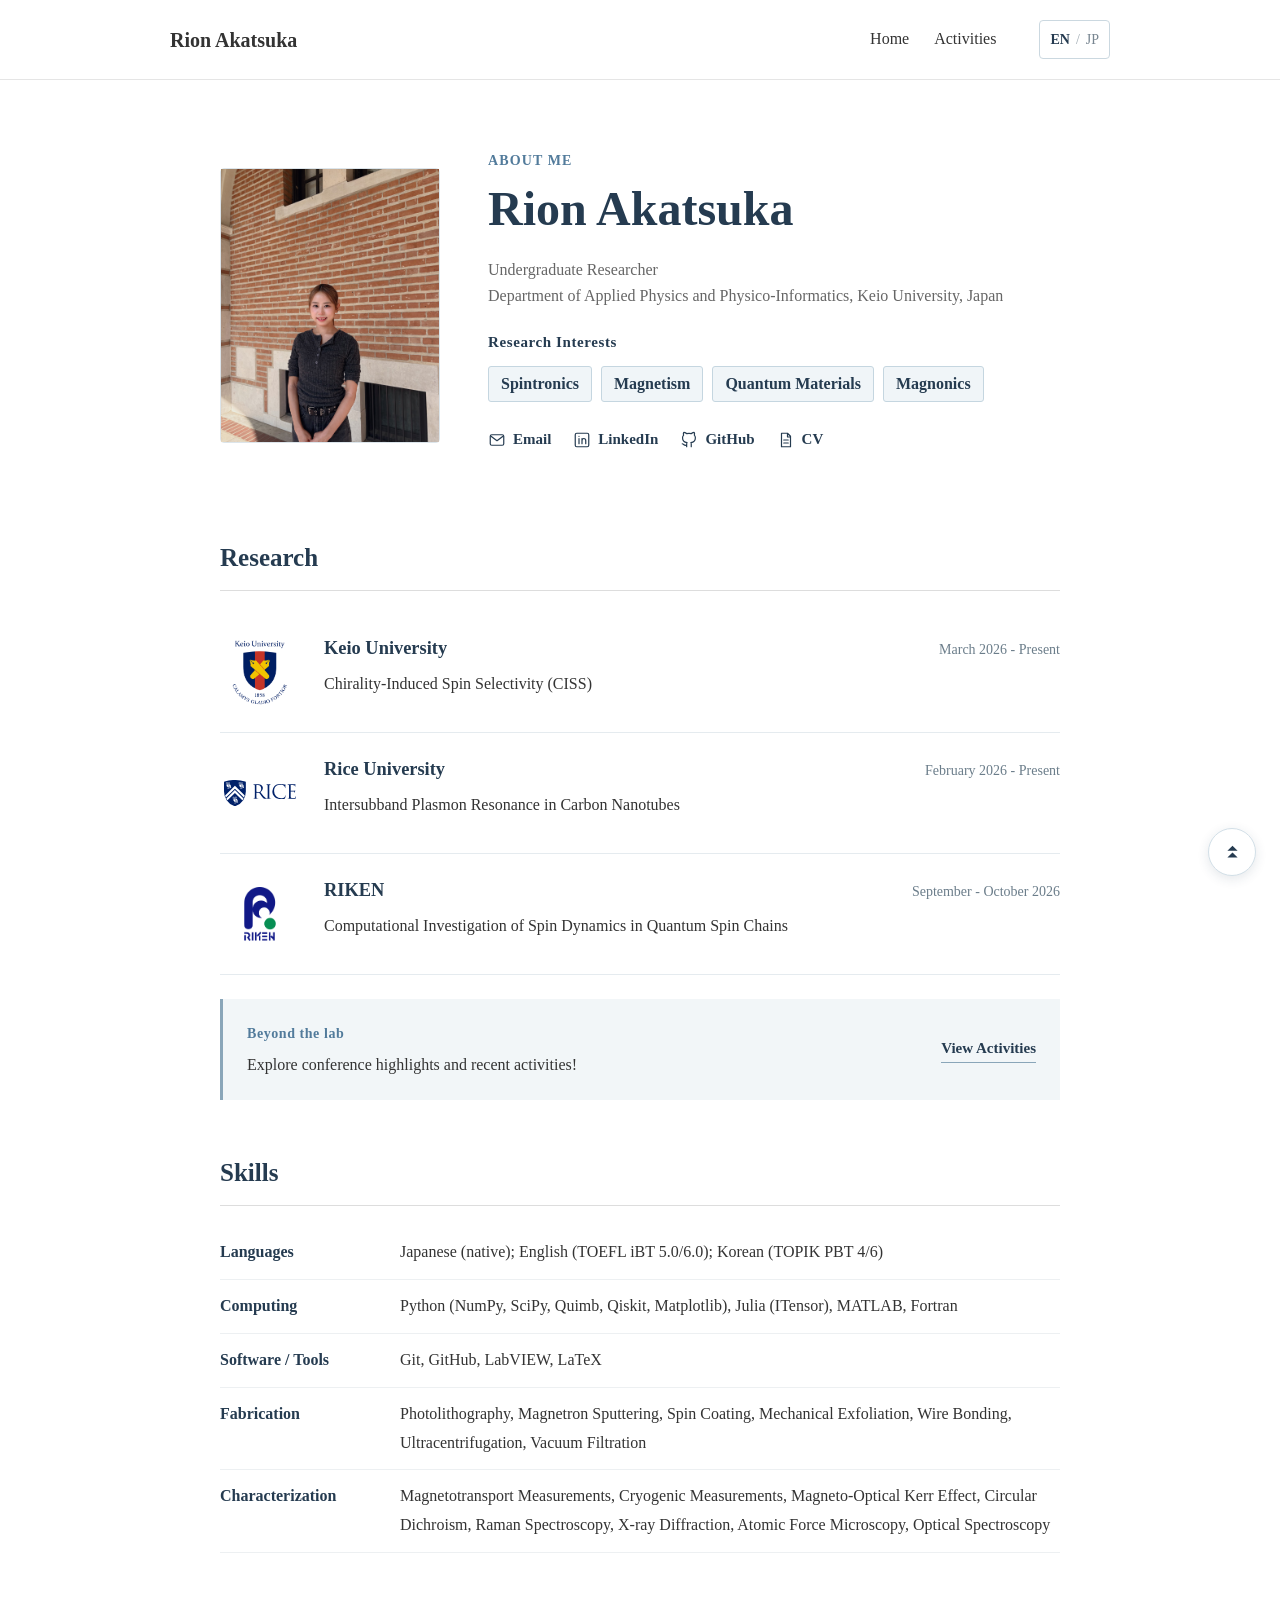
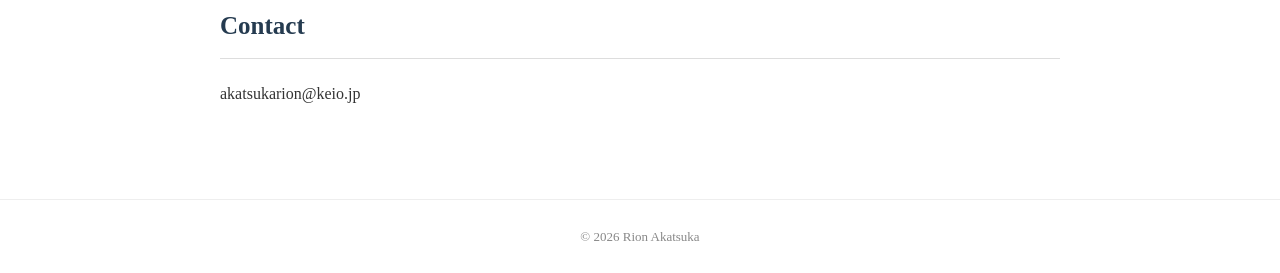
==== commit f25a5380: "update Nov 26" ====
--- a/index.html
+++ b/index.html
@@ -49,14 +49,14 @@
             <h2 data-en="Research" data-ja="研究">Research</h2>
             <div class="research-list">
                 <article class="research-item">
-                    <div class="research-logo"><img src="images/keio2.png" alt="Keio University"></div>
+                    <div class="research-logo"><img src="images/keiologo.png" alt="Keio University"></div>
                     <div class="research-details">
                     <div class="research-heading"><h3 data-en="Keio University" data-ja="慶應義塾大学">Keio University</h3><span class="research-period" data-en="March 2026 - Present" data-ja="2026年3月 - 現在">March 2026 - Present</span></div>
                     <p data-en="Chirality-Induced Spin Selectivity (CISS)" data-ja="キラリティ誘起スピン選択性（CISS）">Chirality-Induced Spin Selectivity (CISS)</p>
                     </div>
                 </article>
                 <article class="research-item">
-                    <div class="research-logo"><img src="images/rice.svg" alt="Rice University"></div>
+                    <div class="research-logo"><img src="images/ricelogo.svg" alt="Rice University"></div>
                     <div class="research-details">
                     <div class="research-heading"><h3 data-en="Rice University" data-ja="ライス大学">Rice University</h3><span class="research-period" data-en="February 2026 - Present" data-ja="2026年2月 - 現在">February 2026 - Present</span></div>
                     <p data-en="Intersubband Plasmon Resonance in Carbon Nanotubes" data-ja="カーボンナノチューブにおけるサブバンド間プラズモン共鳴">Intersubband Plasmon Resonance in Carbon Nanotubes</p>
@@ -64,7 +64,7 @@
                 </article>
                 <article class="research-item">
                     <!-- 理研のロゴ使うには申請が必要らしい。 -->
-                    <div class="research-logo" aria-hidden="true"><span></span></div>
+                    <div class="research-logo"><img src="images/rikenlogo.png" alt="RIKEN"></div>
                     <div class="research-details">
                     <div class="research-heading"><h3>RIKEN</h3><span class="research-period" data-en="September - October 2026" data-ja="2026年9月 - 10月">September - October 2026</span></div>
                     <p data-en="Computational Investigation of Spin Dynamics in Quantum Spin Chains" data-ja="量子スピン鎖におけるスピンダイナミクスの計算研究">Computational Investigation of Spin Dynamics in Quantum Spin Chains</p>
--- a/style.css
+++ b/style.css
@@ -206,6 +206,7 @@
 .research-item { display: grid; grid-template-columns: 80px minmax(0, 1fr); align-items: start; gap: 24px; }
 .research-logo { width: 80px; height: 80px; display: flex; align-items: center; justify-content: center; color: #8294a0; font-size: 14px; }
 .research-logo img { display: block; width: 100%; height: 100%; object-fit: contain; padding: 4px; }
+.research-logo img[src="images/rikenlogo.png"] { transform: scale(0.75); }
 @media (max-width: 600px) { .research-item { grid-template-columns: 60px minmax(0, 1fr); gap: 16px; } .research-logo { width: 60px; height: 60px; } }
 
 /* Activity post details */
